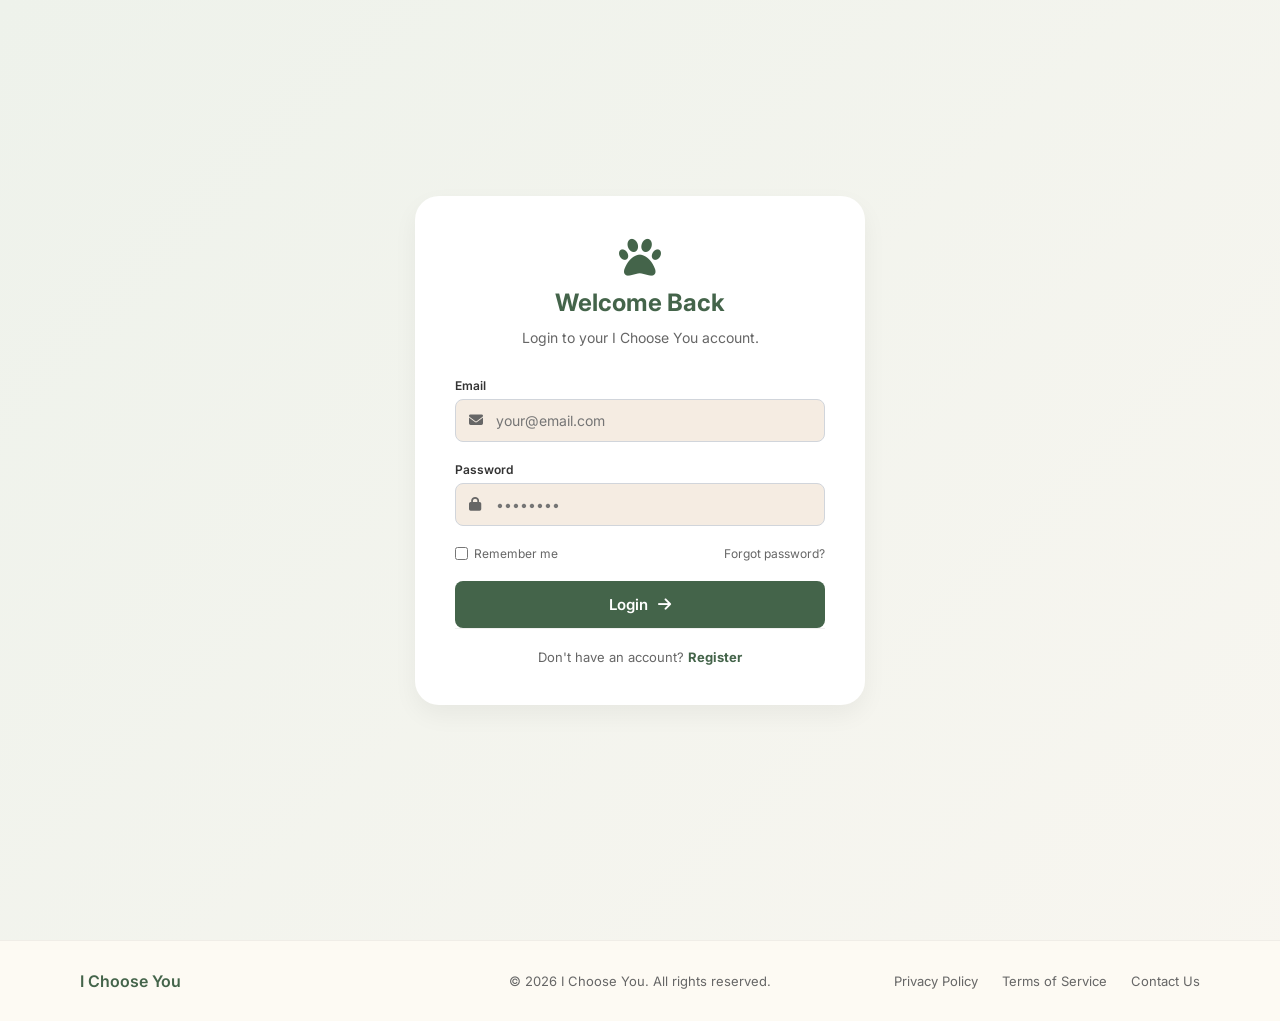
==== index.html @ cb1a3c9a "second deploy try" ====
<!DOCTYPE html>
<html lang="en">
<head>
    <meta charset="UTF-8">
    <meta name="viewport" content="width=device-width, initial-scale=1.0">
    <title>Login | I Choose You</title>
    <link rel="stylesheet" href="style.css">
    <link rel="stylesheet" href="https://cdnjs.cloudflare.com/ajax/libs/font-awesome/6.4.0/css/all.min.css">
    <link href="https://fonts.googleapis.com/css2?family=Inter:wght@400;500;600;700&display=swap" rel="stylesheet">
</head>
<body>

    <div class="page-background">
        <div class="auth-card">
            
            <div class="header">
                <i class="fa-solid fa-paw paw-logo"></i>
                <h1>Welcome Back</h1>
                <p>Login to your I Choose You account.</p>
            </div>

            <form id="loginForm" novalidate>
                <div class="input-group">
                    <label for="email">Email</label>
                    <div class="input-wrapper">
                        <i class="fa-solid fa-envelope icon"></i>
                        <input type="email" id="email" placeholder="your@email.com">
                    </div>
                    <small class="error-message"></small>
                </div>

                <div class="input-group">
                    <label for="password">Password</label>
                    <div class="input-wrapper">
                        <i class="fa-solid fa-lock icon"></i>
                        <input type="password" id="password" placeholder="••••••••">
                    </div>
                    <small class="error-message"></small>
                </div>

                <div class="options-row">
                    <label class="remember-me">
                        <input type="checkbox" id="rememberMe">
                        <span>Remember me</span>
                    </label>
                    <a href="#" class="forgot-password">Forgot password?</a>
                </div>

                <button type="submit" class="auth-btn">
                    Login <i class="fa-solid fa-arrow-right"></i>
                </button>
            </form>

            <div class="footer">
                <p>Don't have an account? <a href="register.html">Register</a></p>
            </div>

        </div>
    </div>
    <footer class="site-footer">
        <div class="footer-content">
            <div class="footer-brand">I Choose You</div>
            
            <div class="footer-copyright">
                &copy; 2026 I Choose You. All rights reserved.
            </div>
            
            <div class="footer-links">
                <a href="#">Privacy Policy</a>
                <a href="#">Terms of Service</a>
                <a href="#">Contact Us</a>
            </div>
        </div>
    </footer>
    <script src="js/login.js"></script>
</body>
</html>
---- style.css ----
:root {
    --primary-green: #44644a;
    --light-green: #89a88d;
    --bg-gradient-start: #eef2eb;
    --bg-gradient-end: #f8f6f0;
    --input-bg: #f5ece2;
    --text-dark: #333333;
    --text-muted: #666666;
    --border-color: #d1d5db;
    --card-bg: #ffffff;
    --nav-bg: #fdfaf3;
    --main-bg: #fefdf9;
    --card-pink-bg: #ffd6d6;
    --card-pink-shape: #e6bebe;
    --badge-pink-bg: #d9a3a3;
    --card-green-bg: #bfe6c7;
    --card-green-shape: #9dc7a7;
    --badge-green-bg: #82a88b;
    --card-yellow-bg: #fff1cc;
    --card-yellow-shape: #e6d3a8;
    --badge-yellow-bg: #cfb986;
}

* {
    margin: 0;
    padding: 0;
    box-sizing: border-box;
    font-family: 'Inter', sans-serif;
}

body {
    background: linear-gradient(135deg, var(--bg-gradient-start), var(--bg-gradient-end));
    min-height: 100vh;
    display: flex;
    flex-direction: column;
}

.page-background {
    display: flex;
    justify-content: center;
    align-items: center;
    min-height: 100vh;
}

.auth-card {
    background: var(--card-bg);
    width: 450px;
    padding: 40px;
    border-radius: 24px;
    box-shadow: 0 10px 25px rgba(0, 0, 0, 0.05);
}

.header { 
    text-align: center; 
    margin-bottom: 30px; 
}

.paw-logo {
    color: var(--primary-green);
    font-size: 42px;
    margin-bottom: 10px;
}

.header h1 { 
    color: var(--primary-green); 
    font-size: 24px; 
    margin-bottom: 10px; 
}

.header p { 
    color: var(--text-muted); 
    font-size: 14px; 
    line-height: 1.5; 
}

.input-group { 
    margin-bottom: 20px; 
}

.input-group label {
    display: block; 
    font-size: 12px; 
    font-weight: 600;
    color: var(--text-dark); 
    margin-bottom: 6px;
}

.input-wrapper { 
    position: relative; 
}

.input-wrapper .icon {
    position: absolute; 
    left: 14px; 
    top: 50%;
    transform: translateY(-50%); 
    color: var(--text-muted); 
    font-size: 14px;
}

.input-wrapper input {
    width: 100%; 
    padding: 12px 12px 12px 40px;
    border: 1px solid var(--border-color); 
    border-radius: 8px;
    background-color: var(--input-bg);
    font-size: 14px; 
    outline: none; 
    transition: border-color 0.3s, background-color 0.3s;
}

.input-wrapper input:focus { 
    border-color: var(--primary-green); 
    background-color: #ffffff;
}

.input-wrapper input.input-error {
    border-color: #d9534f;
    background-color: #fdf5f5;
}

.error-message {
    display: none;
    color: #d9534f;
    font-size: 11px;
    margin-top: 5px;
    font-weight: 500;
}

.options-row {
    display: flex;
    justify-content: space-between;
    align-items: center;
    margin-bottom: 20px;
    font-size: 12px;
}

.remember-me {
    display: flex;
    align-items: center;
    gap: 6px;
    color: var(--text-muted);
    cursor: pointer;
}

.remember-me input[type="checkbox"] {
    accent-color: var(--primary-green);
    cursor: pointer;
}

.forgot-password {
    color: var(--text-muted);
    text-decoration: none;
}

.forgot-password:hover {
    color: var(--primary-green);
    text-decoration: underline;
}

.auth-btn {
    width: 100%; 
    background-color: var(--primary-green); 
    color: white;
    border: none; 
    padding: 14px; 
    border-radius: 8px;
    font-size: 15px; 
    font-weight: 600; 
    cursor: pointer;
    display: flex; 
    justify-content: center; 
    align-items: center; 
    gap: 10px;
    transition: background-color 0.3s; 
}

.auth-btn:hover { 
    background-color: #354e39; 
}

.footer { 
    text-align: center; 
    margin-top: auto; 
    padding-top: 20px; 
    border-top: 1px solid #f0f0f0; 
}

.footer p { 
    font-size: 13px; 
    color: var(--text-muted); 
}

.footer a { 
    color: var(--primary-green); 
    font-weight: 700; 
    text-decoration: none; 
}

.footer a:hover { 
    text-decoration: underline; 
}

.dashboard-layout {
    display: flex;
    flex-direction: column;
    min-height: 100vh;
    background-color: #fefdf9;
    background-image: 
        radial-gradient(at 0% 0%, #d1ecd6 0px, transparent 55%),
        radial-gradient(at 100% 0%, #fde199 0px, transparent 50%),
        radial-gradient(at 100% 100%, #fbcad4 0px, transparent 55%);
    background-attachment: fixed;
}

/* NAVIGATION */
.top-nav {
    display: flex;
    justify-content: space-between;
    align-items: center;
    padding: 20px 60px;
    background: var(--nav-bg);
    box-shadow: 0 4px 15px rgba(0,0,0,0.03);
    position: relative; 
}

.nav-logo {
    display: flex;
    align-items: center;
    gap: 10px;
    font-size: 22px;
    font-weight: 700;
    color: var(--primary-green);
}

.logout-mobile {
    display: none;
}

.nav-toggle {
    display: none;
    background: none;
    border: none;
    font-size: 24px;
    color: var(--text-dark);
    cursor: pointer;
}

.nav-links {
    display: flex;
    list-style: none;
    gap: 40px;
}

.nav-links a {
    text-decoration: none;
    color: var(--text-dark);
    font-weight: 500;
    font-size: 14px;
    position: relative;
    padding-bottom: 5px;
}

.nav-links a:hover {
    font-weight: 600;
}

.nav-links a.active {
    color: var(--primary-green);
    font-weight: 600;
}

.nav-links a.active::after {
    content: '';
    position: absolute;
    bottom: 0;
    left: 0;
    width: 100%;
    height: 2px;
    background-color: var(--primary-green);
    cursor: pointer;
}

.nav-logout a {
    text-decoration: none;
    color: var(--text-dark);
    font-weight: 600;
    font-size: 14px;
    display: flex;
    align-items: center;
    gap: 8px;
}

.main-content {
    flex: 1;
    width: 100%;
    padding: clamp(10px, 6vw, 60px);
    max-width: 1000px;
    margin: 0 auto;
    min-height: 100vh;
}

/* HOME */
.welcome-section {
    margin-bottom: 40px;
}

.welcome-section h1 {
    color: var(--primary-green);
    font-size: 32px;
    margin-bottom: 10px;
}

.welcome-section p {
    color: var(--text-muted);
    font-size: 16px;
    margin-bottom: 30px;
}

.add-pet-btn {
    background: var(--primary-green);
    color: white;
    border: none;
    padding: 12px 24px;
    border-radius: 30px;
    font-size: 14px;
    font-weight: 600;
    cursor: pointer;
    display: inline-flex;
    align-items: center;
    gap: 8px;
    transition: 0.3s;
}

.add-pet-btn:hover {
    background: #354e39;
}

.pet-grid {
    display: flex;
    flex-wrap: wrap;
    gap: 30px;
}

.pet-card {
    border-radius: 20px;
    display: flex;
    flex-direction: column;
    max-width: 272px;
    padding: clamp(15px, 7vw, 25px);
    position: relative;
    overflow: hidden;
    cursor: pointer;
    color: var(--text-dark);
    box-shadow: 0 8px 20px rgba(0,0,0,0.04);
    transition: transform 0.2s ease;
}

.pet-card:hover {
    transform: translateY(-5px);
}

.card-shape {
    position: absolute;
    top: -30px;
    right: -30px;
    width: 180px;
    height: 180px;
    border-radius: 50%;
}

.card-pink { background: var(--card-pink-bg); }
.card-pink .card-shape { background: var(--card-pink-shape); }
.badge-pink { background: var(--badge-pink-bg); color: #fff; }

.card-green { background: var(--card-green-bg); }
.card-green .card-shape { background: var(--card-green-shape); }
.badge-green { background: var(--badge-green-bg); color: #fff; }

.card-yellow { background: var(--card-yellow-bg); }
.card-yellow .card-shape { background: var(--card-yellow-shape); }
.badge-yellow { background: var(--badge-yellow-bg); color: #fff; }

.card-header {
    display: flex;
    align-items: flex-start;
    margin-bottom: 30px;
    position: relative;
    z-index: 2;
}

.pet-icon-wrapper {
    width: 50px;
    height: 50px;
    background: rgba(255,255,255,0.7);
    border-radius: 12px;
    display: flex;
    justify-content: center;
    align-items: center;
    font-size: 24px;
    color: var(--primary-green);
    margin-right: 15px;
}

.pet-info h2 {
    font-size: 20px;
    margin-bottom: 5px;
    color: var(--primary-green);
}

.pet-breed {
    font-size: 11px;
    padding: 4px 10px;
    border-radius: 12px;
    font-weight: 500;
    white-space: nowrap; 
    width: fit-content;
}

.menu-btn {
    background: rgba(255,255,255,0.7);
    border: none;
    width: 32px;
    height: 32px;
    border-radius: 50%;
    margin-left: auto;
    cursor: pointer;
    color: var(--primary-green);
    display: flex;
    justify-content: center;
    align-items: center;
}

.card-stats {
    display: flex;
    gap: 15px;
    position: relative;
    z-index: 2;
}

.stat-box {
    flex: 1;
    background: rgba(255,255,255,0.6);
    padding: 12px 15px;
    border-radius: 20px;
    display: flex;
    flex-direction: column;
    gap: 5px;
}

.stat-label {
    font-size: 11px;
    color: var(--text-muted);
}

.stat-value {
    font-size: 13px;
    font-weight: 600;
    color: var(--text-dark);
}

.back-nav {
    margin-bottom: 30px;
}

.back-btn {
    background: #fdf5ce;
    border: none;
    padding: 8px 16px;
    border-radius: 20px;
    font-size: 12px;
    font-weight: 600;
    color: var(--text-dark);
    cursor: pointer;
    display: flex;
    align-items: center;
    gap: 8px;
    transition: background 0.2s;
}

.back-btn:hover {
    background: #fceea4;
}

.pet-profile-header {
    display: flex;
    align-items: center;
    gap: 25px;
    margin-bottom: 30px;
}

.pet-profile-img {
    width: 120px;
    height: 120px;
    border-radius: 24px;
    overflow: hidden;
    background: #d8c4ae;
    display: flex;
    justify-content: center;
    align-items: center;
    box-shadow: 0 10px 20px rgba(0,0,0,0.05);
}

.pet-profile-img img {
    width: 100%;
    height: 100%;
    object-fit: cover;
}

.pet-profile-info {
    display: flex;
    flex-direction: column;
    align-items: flex-start;
    gap: 10px;
}

.pet-profile-info h1 {
    font-size: 42px;
    color: #1a1a1a;
    font-weight: 700;
}

.pet-type-badge {
    background: #c38b93;
    color: white;
    padding: 6px 16px;
    border-radius: 20px;
    font-size: 14px;
    font-weight: 500;
    display: flex;
    align-items: center;
    gap: 8px;
}

.divider {
    height: 1px;
    background: #c6d0c8;
    margin-bottom: 40px;
}

.action-grid {
    display: grid;
    grid-template-columns: repeat(3, 1fr);
    gap: 20px;
}

.action-card {
    background: #fcfbfa;
    border: 1px solid #eaeaea;
    border-radius: 16px;
    padding: 35px 20px;
    display: flex;
    flex-direction: column;
    align-items: center;
    justify-content: center;
    text-align: center;
    cursor: pointer;
    transition: all 0.2s ease;
    box-shadow: 0 4px 10px rgba(0,0,0,0.02);
}

.action-card:hover {
    background: #ffffff;
    transform: translateY(-3px);
    box-shadow: 0 8px 15px rgba(0,0,0,0.05);
}

.action-icon {
    font-size: 24px;
    color: var(--text-dark);
    margin-top: 15px;
    margin-bottom: 12px;
    background: #f0f0f0;
    width: 50px;
    height: 50px;
    /* buat atur center atau ganya, pake ini aja */
    padding: 12px 0px;
    border-radius: 50%;
    display: inline-block;
    text-align: center;
    line-height: 50px; 
}

.action-card p {
    font-size: 15px;
    font-weight: 500;
    color: var(--text-dark);
}

.action-card small {
    font-size: 11px;
    color: var(--text-muted);
    margin-top: 5px;
}

.delete-card {
    background: #fff5f5;
    border-color: #ffe0e0;
}

.delete-card .action-icon {
    color: #d9534f;
    background: #ffebeb;
}

.delete-card p {
    color: #d9534f;
}

.delete-card:hover {
    background: #ffebeb;
}

.calendar-page {
    width: min(1120px, calc(100% - 48px));
    display: grid;
    grid-template-columns: 1fr 300px;
    gap: 62px;
    margin: 0 auto;
    padding: 62px 0 70px;
}

.month-banner {
    display: grid;
    grid-template-columns: auto auto auto 1fr auto;
    align-items: center;
    gap: 18px;
    min-height: 138px;
    padding: 26px;
    background: #c7f1cd;
    border-radius: 14px;
}

.month-title h1 {
    color: var(--primary-green);
    font-size: clamp(22px, 5vw, 34px);
    line-height: 1.05;
}

.month-arrow {
    border: none;
    color: var(--primary-green);
    background: transparent;
    cursor: pointer;
}

.month-banner p {
    color: var(--primary-green);
    font-size: 13px;
    line-height: 1.4;
}

.calendar-card,
.care-card {
    background: #ffffff;
    border-radius: 18px;
    box-shadow: 0 14px 24px rgba(82, 93, 75, 0.16);
}

.calendar-card {
    margin-top: 18px;
    padding: 24px;
}

.weekday-row,
.date-grid {
    display: grid;
    grid-template-columns: repeat(7, 1fr);
    gap: 10px;
}

.weekday-row {
    margin-bottom: 10px;
    color: var(--text-muted);
    font-size: 11px;
    font-weight: 700;
    text-align: center;
}

.date-box {
    min-height: 82px;
    position: relative;
    padding: 12px;
    border: 1px solid #eadfc8;
    border-radius: 12px;
    color: var(--primary-green);
    background: #fff4dc;
    font-size: 12px;
    font-weight: 700;
    text-align: left;
}

.date-box.muted {
    opacity: 0.5;
}

.date-box.highlight {
    background: #ffe8e9;
    border-color: #ffcacc;
}

.date-box.green-event {
    background: #dff5e2;
    border-color: #bde5c2;
}

.date-box.pink-event {
    background: #ffe1e6;
    border-color: #ffc7d1;
}

.date-box.yellow-event {
    background: #fff3cb;
    border-color: #f0dfa4;
}

.streak-pill .fa-fire {
    color: #fffbcc;
    font-size: 20px;
}

.date-box i {
    position: absolute;
    right: 12px;
    bottom: 12px;
    color: var(--primary-green);
    font-size: 15px;
}

.care-card {
    min-height: 610px;
    padding: 28px 24px;
}

.care-card h2 {
    display: flex;
    align-items: center;
    gap: 8px;
    color: var(--primary-green);
    font-size: 20px;
    padding-bottom: 12px;
    border-bottom: 2px solid var(--primary-green);
}

.care-list {
    display: grid;
    gap: 16px;
    margin: 22px 0;
}

.care-item {
    display: flex;
    align-items: center;
    gap: 14px;
    min-height: 74px;
    padding: 14px;
    background: #fff8e9;
    border: 1px solid #efe3ca;
    border-radius: 14px;
}

.care-icon {
    width: 38px;
    height: 38px;
    display: grid;
    place-items: center;
    flex: 0 0 auto;
    border-radius: 50%;
}

.care-icon.green {
    color: var(--primary-green);
    background: #c6e6cb;
}

.care-icon.pink {
    color: #c94c58;
    background: #ffdfe2;
}

.care-icon.yellow {
    color: #7d7040;
    background: #f5e9bd;
}

.care-icon.other {
    color: #5d5d5d;
    background: #e3e3e3;
}

.reminder-dot {
    width: 10px;
    height: 10px;
    border-radius: 50%;
    background: currentColor;
    display: block;
}

.calendar-dots {
    position: absolute;
    right: 8px;
    bottom: 8px;
    display: flex;
    gap: 4px;
    flex-wrap: wrap;
    max-width: 26px;
}

.calendar-dot {
    width: 8px;
    height: 8px;
    border-radius: 50%;
    display: block;
}

.calendar-dot.vaccine {
    background: #5e8c61;
}

.calendar-dot.feeding {
    background: #d5a83f;
}

.calendar-dot.grooming {
    background: #c27a92;
}

.calendar-dot.other {
    background: #6f6f6f;
}

.care-item h3 {
    color: var(--text-dark);
    font-size: 13px;
    margin-bottom: 4px;
}

.care-item p {
    color: var(--text-muted);
    font-size: 11px;
    font-weight: 600;
}

.add-event-btn {
    width: 100%;
    min-height: 44px;
    border: none;
    border-radius: 999px;
    color: #ffffff;
    background: var(--primary-green);
    font-size: 13px;
    font-weight: 700;
    cursor: pointer;
}

.add-event-btn:hover {
    background-color: rgb(39, 88, 57);
}

/* Tablet: stack the two columns */
@media (max-width: 900px) {
    .calendar-page {
        grid-template-columns: 1fr;
        gap: 24px;
        padding: 42px 0 50px;
    }
    .care-card {
        min-height: auto;
    }
}

/* Large phones */
@media (max-width: 720px) {
    .calendar-page {
        width: min(100% - 32px, 1120px);
        padding-top: 32px;
    }
    .month-banner {
        grid-template-columns: auto 1fr auto;
        padding: 18px;
        gap: 12px;
        min-height: auto;
    }
    .month-banner p,
    .streak-pill {
        grid-column: 1 / -1;
    }
    .calendar-card {
        padding: 16px;
    }
    .date-box {
        min-height: 58px;
        padding: 8px;
    }
}

/* Small phones */
@media (max-width: 480px) {
    .calendar-page {
        width: min(100% - 24px, 1120px);
        padding-top: 24px;
        gap: 18px;
    }
    .weekday-row,
    .date-grid {
        gap: 6px;
    }
    .date-box {
        min-height: 42px;
        padding: 5px;
        font-size: 10px;
        border-radius: 8px;
    }
    .date-box i {
        right: 6px;
        bottom: 6px;
        font-size: 12px;
    }
    .calendar-dots {
        right: 4px;
        bottom: 4px;
        max-width: 18px;
    }
    .calendar-dot {
        width: 6px;
        height: 6px;
    }
    .care-card {
        padding: 18px 14px;
    }
    .care-item {
        gap: 10px;
        padding: 10px;
        min-height: auto;
    }
    .care-icon {
        width: 32px;
        height: 32px;
    }
    .add-event-btn {
        min-height: 40px;
        font-size: 12px;
    }
}

.task-list .date {
    font-size: 12px;
    color: var(--text-muted);
    background: #f0f0f0;
    padding: 4px 8px;
    border-radius: 12px;
}

.faq-page {
    width: min(760px, calc(100% - 32px));
    margin: 0 auto;
    padding: 62px 0;
    flex:1;
}

.faq-intro {
    text-align: center;
}

.faq-intro h1 {
    color: var(--primary-green);
    font-size: 34px;
    margin-bottom: 12px;
}

.faq-intro p {
    color: var(--text-muted);
    font-size: 14px;
}

.faq-search {
    width: min(430px, 100%);
    height: 48px;
    display: flex;
    align-items: center;
    gap: 12px;
    margin: 34px auto 0;
    padding: 0 18px;
    background: #fffdf7;
    border: 1px solid #ded8c7;
    border-radius: 12px;
}

.faq-search i {
    color: #9b9b8d;
    font-size: 13px;
}

.faq-search input {
    width: 100%;
    border: none;
    outline: none;
    background: transparent;
    color: var(--text-dark);
    font-size: 12px;
}

.faq-categories {
    display: flex;
    justify-content: center;
    flex-wrap: wrap;
    gap: 14px;
    margin-top: 62px;
}

.category-btn {
    min-width: 68px;
    height: 32px;
    border: 1px solid #c9c3ad;
    border-radius: 999px;
    background: #fffdf7;
    color: var(--text-dark);
    font-size: 12px;
    font-weight: 600;
    cursor: pointer;
}

.category-btn.active {
    background: var(--primary-green);
    border-color: var(--primary-green);
    color: #ffffff;
}

.faq-list {
    display: grid;
    gap: 20px;
    margin-top: 64px;
}

.faq-item {
    overflow: hidden;
    background: #fffdf6;
    border-radius: 16px;
    box-shadow: 0 12px 24px rgba(74, 86, 72, 0.12);
    padding: 10px;
}

.faq-question {
    width: 100%;
    min-height: 60px;
    display: flex;
    justify-content: space-between;
    align-items: center;
    gap: 16px;
    padding: 0 26px;
    border: none;
    background: transparent;
    color: var(--text-dark);
    font-size: 16px;
    font-weight: 700;
    text-align: left;
    cursor: pointer;
}

.faq-question i {
    font-size: 12px;
    transition: transform 0.2s;
}

.faq-answer {
    display: none;
    color: var(--text-muted);
    font-size: 14px;
    line-height: 1.5;
    padding: 0 26px 22px;
}

.faq-item.open .faq-answer {
    display: block;
}

.faq-item.open .faq-question i {
    transform: rotate(180deg);
}

@media (max-width: 720px) {
    .faq-navbar {
        height: auto;
        grid-template-columns: 1fr;
        gap: 16px;
        justify-items: center;
        padding: 18px 20px;
    }
    .faq-logout {
        justify-self: center;
    }
    .faq-nav-links {
        gap: 20px;
    }
    .faq-page {
        padding-top: 44px;
    }
    .faq-intro h1 {
        font-size: 28px;
    }
    .faq-categories,
    .faq-list {
        margin-top: 42px;
    }
}

.modal-overlay {
    display: none; 
    position: fixed;
    top: 0;
    left: 0;
    width: 100%;
    height: 100%;
    background: rgba(0, 0, 0, 0.4);
    z-index: 1000;
    justify-content: center;
    align-items: center;
    backdrop-filter: blur(4px);
}

.modal-content {
    background: var(--main-bg);
    width: 100%;
    max-width: 500px;
    border-radius: 24px;
    padding: 35px 40px;
    box-shadow: 0 20px 40px rgba(0, 0, 0, 0.15);
    position: relative;
    max-height: 90%;
    overflow-y: auto;
}

.modal-header {
    display: flex;
    justify-content: space-between;
    align-items: flex-start;
    margin-bottom: 20px;
}

.modal-header-centered {
    display: flex;
    flex-direction: column;
    align-items: center;
    text-align: center;
    margin-bottom: 25px;
    position: relative;
}

.modal-icon {
    background: var(--light-green);
    color: var(--primary-green);
    width: 45px;
    height: 45px;
    border-radius: 50%;
    display: flex;
    justify-content: center;
    align-items: center;
    font-size: 20px;
}

.close-modal-btn {
    background: transparent;
    border: none;
    font-size: 20px;
    color: var(--text-muted);
    cursor: pointer;
    transition: color 0.2s;
}

.close-modal-btn:hover {
    color: var(--text-dark);
}

.modal-body h2 {
    color: var(--primary-green);
    font-size: 26px;
    margin-bottom: 8px;
}

.modal-subtitle {
    color: var(--text-muted);
    font-size: 14px;
    margin-bottom: 30px;
}

.modal-footer {
    display: flex;
    justify-content: flex-end;
    gap: 15px;
    margin-top: 40px;
    align-items: center;
}

.form-row {
    display: flex;
    gap: 20px;
}

.form-row .input-group {
    flex: 1;
}

.modal-footer {
    display: flex;
    justify-content: flex-end;
    gap: 15px;
    margin-top: 40px;
    align-items: center;
}

.btn-cancel {
    background: transparent;
    border: 2px solid #8e6c71;
    color: #8e6c71;
    padding: 12px 24px;
    border-radius: 25px;
    font-size: 14px;
    font-weight: 700;
    cursor: pointer;
    transition: all 0.2s ease;
}

.btn-cancel:hover {
    background: #fff5f6;
}

.btn-save {
    background: var(--primary-green);
    color: white;
    border: none;
    padding: 12px 28px;
    border-radius: 25px;
    font-size: 14px;
    font-weight: 600;
    cursor: pointer;
    transition: background 0.2s ease;
}

.btn-save:hover {
    background: #354e39;
}

.btn-full-width {
    width: 100%;
    padding: 15px;
    font-size: 15px;
    margin-top: 20px;
}

.animal-type-selector {
    display: flex;
    gap: 12px;
    flex-wrap: wrap;
    margin-top: 5px;
}

.animal-type-selector label {
    cursor: pointer;
    display: inline-block;
    margin-bottom: 0;
}

.animal-type-selector input[type="radio"] {
    display: none;
}

.animal-type-selector span {
    display: inline-block;
    padding: 10px 20px;
    border: 1px solid var(--border-color);
    border-radius: 25px;
    font-size: 14px;
    font-weight: 500;
    color: var(--text-dark);
    transition: all 0.2s ease;
    background: #ffffff;
}

.animal-type-selector input[type="radio"]:checked + span {
    border-color: var(--primary-green);
    color: var(--primary-green);
    background: var(--bg-gradient-start);
    box-shadow: 0 0 0 1px var(--primary-green);
}

.vaccine-modal-content {
    width: 600px;
}

.info-box {
    background: #f4f5f0;
    border-radius: 16px;
    padding: 20px;
    display: flex;
    gap: 15px;
    margin-bottom: 30px;
}

.info-icon {
    background: var(--primary-green);
    color: white;
    width: 24px;
    height: 24px;
    border-radius: 50%;
    display: flex;
    justify-content: center;
    align-items: center;
    font-size: 12px;
    flex-shrink: 0;
    margin-top: 2px;
}

.info-text h3 {
    font-size: 14px;
    color: var(--text-dark);
    margin-bottom: 8px;
}

.info-text p {
    font-size: 13px;
    color: var(--text-muted);
    line-height: 1.6;
}

.schedule-section {
    margin-bottom: 25px;
}

.schedule-section h3 {
    font-size: 18px;
    color: var(--text-dark);
    margin-bottom: 15px;
    font-weight: 600;
}

.schedule-item {
    border: 1px solid var(--border-color);
    border-radius: 100px;
    padding: 15px 25px;
    display: flex;
    justify-content: space-between;
    align-items: center;
    margin-bottom: 15px;
    background: #fffdf7;
}

.schedule-left {
    display: flex;
    align-items: center;
    gap: 15px;
}

.dot {
    width: 8px;
    height: 8px;
    background: var(--primary-green);
    border-radius: 50%;
}

.schedule-item-info h4 {
    font-size: 14px;
    color: var(--text-dark);
    margin-bottom: 4px;
}

.schedule-item-info p {
    font-size: 12px;
    color: var(--text-muted);
}

.schedule-right {
    display: flex;
    align-items: center;
    gap: 20px;
    text-align: right;
}

.schedule-date p:first-child {
    font-size: 11px;
    color: var(--text-muted);
    margin-bottom: 4px;
}

.schedule-date p:last-child {
    font-size: 14px;
    color: var(--text-dark);
    font-weight: 500;
}

.status-badge {
    padding: 8px 16px;
    border-radius: 20px;
    font-size: 12px;
    font-weight: 600;
    display: flex;
    align-items: center;
    gap: 6px;
}

.badge-good {
    background: #d4ebd9;
    color: var(--primary-green);
}

.badge-warn {
    background: #e6e0d3;
    color: #8c7e61;
}

.badge-outline {
    background: transparent;
    border: 1px solid var(--primary-green);
    color: var(--text-dark);
    font-weight: 500;
}

.btn-text {
    background: transparent;
    border: none;
    color: #8e6c71;
    font-weight: 600;
    font-size: 14px;
    cursor: pointer;
    transition: color 0.2s ease;
}

.btn-text:hover {
    color: #5c4347;
}

.feeding-modal-content {
    width: 450px;
}

.badge-pink-light {
    background: #f7e6e6;
}

.bg-green-light {
    background: #e9f0e8;
}

.bg-yellow-light {
    background: #fdf6e6;
}

.feeding-card {
    display: flex;
    justify-content: space-between;
    align-items: center;
    padding: 18px 25px;
    border-radius: 100px;
    margin-bottom: 15px;
}

.feeding-card-left {
    display: flex;
    align-items: center;
    gap: 15px;
}

.feeding-icon {
    width: 40px;
    height: 40px;
    border-radius: 50%;
    display: flex;
    justify-content: center;
    align-items: center;
    font-size: 16px;
}

.icon-sun {
    background: #9ab49d;
    color: #354e39;
}

.icon-moon {
    background: #eae3cd;
    color: #5a523d;
}

.feeding-info h4 {
    font-size: 16px;
    color: var(--text-dark);
    margin-bottom: 4px;
}

.feeding-info p {
    font-size: 12px;
    color: var(--text-muted);
    display: flex;
    align-items: center;
    gap: 6px;
}

.feeding-card-right {
    display: flex;
    flex-direction: column;
    align-items: flex-end;
    color: var(--primary-green);
    font-weight: 700;
    gap: 4px;
}

.feeding-card-right i {
    font-size: 16px;
}

.feeding-card-right span {
    font-size: 12px;
}

.tips-box {
    background: #f4f5f0;
    border: 1px solid #eaeaea;
    border-radius: 20px;
    padding: 22px 25px;
    margin-top: 25px;
}

.tips-title {
    color: #8e6c71;
    font-size: 15px;
    display: flex;
    align-items: center;
    gap: 8px;
    margin-bottom: 15px;
}

.tips-list {
    list-style: none;
}

.tips-list li {
    display: flex;
    align-items: flex-start;
    gap: 10px;
    font-size: 13px;
    color: var(--text-muted);
    margin-bottom: 12px;
    line-height: 1.5;
}

.tips-list li:last-child {
    margin-bottom: 0;
}

.tips-list li i {
    color: var(--primary-green);
    margin-top: 3px;
    font-size: 14px;
}

.tips-list li strong {
    color: var(--text-dark);
}

.grooming-modal-content {
    width: 480px; 
}

.modal-header-flex {
    display: flex;
    justify-content: space-between;
    align-items: center;
    margin-bottom: 20px;
}

.grooming-title {
    color: var(--primary-green);
    font-size: 26px;
    margin-bottom: 8px;
}

.grooming-list {
    display: flex;
    flex-direction: column;
    gap: 12px;
    margin-bottom: 25px;
}

.grooming-item {
    background: #f4f5f0;
    border-radius: 16px;
    padding: 18px 20px;
    display: flex;
    gap: 18px;
}

.grooming-icon {
    width: 45px;
    height: 45px;
    border-radius: 50%;
    display: flex;
    justify-content: center;
    align-items: center;
    font-size: 18px;
    flex-shrink: 0;
}

.icon-bg-green {
    background: #9ab49d;
    color: #2b3d2d;
}

.icon-bg-beige {
    background: #eae3cd;
    color: #5a523d;
}

.icon-bg-pink {
    background: #f7e6e6;
    color: #9c5c64;
}

.icon-bg-grey {
    background: #e2e4e0;
    color: #4a4a4a;
}

.grooming-info h4 {
    font-size: 16px;
    color: var(--text-dark);
    margin-bottom: 4px;
}

.grooming-info .frequency {
    font-size: 13px;
    color: var(--text-dark);
    margin-bottom: 8px;
    font-weight: 500;
}

.grooming-info .desc {
    font-size: 12px;
    color: var(--text-muted);
    line-height: 1.5;
}

.modal-footer-full {
    width: 100%;
    margin-top: 10px;
}

.edit-modal-content {
    width: 450px;
    padding: 0; 
}

.edit-modal-header {
    display: flex;
    justify-content: space-between;
    align-items: center;
    padding: 25px 35px;
    border-bottom: 1px solid #eaeaea;
}

.edit-modal-header h2 {
    color: var(--primary-green);
    font-size: 22px;
    font-weight: 600;
}

.edit-modal-body {
    padding: 30px 35px;
}

.photo-upload-section {
    display: flex;
    flex-direction: column;
    align-items: center;
    margin-bottom: 25px;
}

.photo-preview {
    width: 110px;
    height: 110px;
    background: #8e8b8a; 
    border-radius: 24px;
    display: flex;
    justify-content: center;
    align-items: center;
    overflow: hidden;
    cursor: pointer;
    margin-bottom: 12px;
    box-shadow: 0 4px 12px rgba(0,0,0,0.05);
    transition: transform 0.2s ease;
}

.photo-preview:hover {
    transform: scale(1.02);
}

.photo-preview img {
    width: 100%;
    height: 100%;
    object-fit: cover;
}

.photo-hint {
    font-size: 13px;
    color: var(--text-muted);
    font-weight: 500;
}

.form-row {
    display: grid;
    grid-template-columns: 1fr 1fr;
    gap: 15px;
}

.custom-select {
    width: 100%;
    padding: 12px 12px 12px 15px;
    border: 1px solid var(--border-color);
    border-radius: 8px;
    background-color: var(--input-bg);
    font-size: 14px;
    outline: none;
    color: var(--text-dark);
    cursor: pointer;
    transition: border-color 0.3s, background-color 0.3s;
}

.custom-select:focus {
    border-color: var(--primary-green);
    background-color: #ffffff;
}

.edit-modal-footer {
    display: flex;
    justify-content: right;
    gap: 15px;
    padding: 25px 35px;
    border-top: 1px solid #eaeaea;
    background-color: #ffffff;
    border-bottom-left-radius: 24px;
    border-bottom-right-radius: 24px;
}

.tut-modal-content {
    background: var(--main-bg);
    width: min(820px, calc(100vw - 40px));
    border-radius: 24px;
    padding: 36px 40px 28px;
    box-shadow: 0 20px 50px rgba(0,0,0,0.18);
    position: relative;
    display: flex;
    flex-direction: column;
    gap: 28px;
}

.tut-close-btn {
    position: absolute;
    top: 18px;
    right: 22px;
    background: transparent;
    border: none;
    font-size: 18px;
    color: var(--text-muted);
    cursor: pointer;
    transition: color 0.2s;
}

.tut-close-btn:hover { 
    color: var(--text-dark); 
}

.tut-body {
    display: flex;
    gap: 32px;
    align-items: stretch;
}

.tut-left {
    flex: 0 0 300px;
    background: #e8e4db;
    border-radius: 16px;
    padding: 24px 18px;
    display: flex;
    flex-direction: column;
    gap: 12px;
}

.tut-preview-avatar {
    width: 44px;
    height: 44px;
    border-radius: 50%;
    background: var(--light-green);
    margin-bottom: 4px;
}

.tut-preview-row {
    display: flex;
    align-items: center;
    gap: 10px;
    padding: 12px 14px;
    border-radius: 12px;
    font-size: 14px;
    font-weight: 500;
}

.tut-row-active {
    background: var(--primary-green);
    color: #fff;
}

.tut-row-active i { 
    color: #fff; 
}

.tut-row-outline {
    background: transparent;
    border: 1.5px solid #c9c3b5;
    color: var(--text-muted);
}

.tut-row-outline i { 
    color: var(--text-muted); 
}

.tut-row-arrow { 
    margin-left: auto; 
    font-size: 11px; 
}

.tut-preview-spacer {
    flex: 1;
    background: #dedad1;
    border-radius: 10px;
    min-height: 80px;
}

.tut-right {
    flex: 1;
    display: flex;
    flex-direction: column;
    justify-content: center;
    padding: 8px 0;
}

.tut-step-label {
    font-size: 11px;
    font-weight: 700;
    letter-spacing: 0.1em;
    color: #8e6c71;
    margin-bottom: 12px;
}

.tut-title {
    font-size: 28px;
    font-weight: 700;
    color: var(--text-dark);
    line-height: 1.25;
    margin-bottom: 18px;
}

.tut-desc {
    font-size: 14px;
    color: var(--text-muted);
    line-height: 1.7;
}

.tut-footer {
    display: flex;
    align-items: center;
    justify-content: space-between;
}

.tut-dots {
    display: flex;
    gap: 7px;
    align-items: center;
}

.tut-dot {
    width: 8px;
    height: 8px;
    border-radius: 50%;
    background: #d0cdc5;
    transition: background 0.2s;
}

.tut-dot-active {
    width: 24px;
    border-radius: 4px;
    background: var(--primary-green);
}

.tut-btn-ghost {
    background: transparent;
    border: none;
    font-size: 14px;
    font-weight: 500;
    color: var(--text-muted);
    cursor: pointer;
    padding: 10px 4px;
    transition: color 0.2s;
}

.tut-btn-ghost:hover { 
    color: var(--text-dark); 
}

.tut-btn-primary {
    background: var(--primary-green);
    color: #fff;
    border: none;
    border-radius: 25px;
    padding: 12px 32px;
    font-size: 14px;
    font-weight: 600;
    cursor: pointer;
    transition: opacity 0.2s;
}

.tut-btn-primary:hover { 
    opacity: 0.88; 
}

.add-event-modal-content {
    width: 550px;
    padding: 0; 
}

.delete-event-btn {
    background: #ffebeb;
    border: none;
    color: #d9534f;
    width: 32px;
    height: 32px;
    border-radius: 50%;
    display: flex;
    justify-content: center;
    align-items: center;
    cursor: pointer;
    opacity: 0; 
    transition: all 0.2s ease;
    flex-shrink: 0;
}

.care-item:hover .delete-event-btn {
    opacity: 1; 
}

.delete-event-btn:hover {
    background: #d9534f;
    color: white;
}

.delete-all-btn {
    margin-top: 12px;
    background: #d9d9d9;
    color: #5f5f5f;
}

.delete-all-btn:hover {
    background: #d9534f;
    color: white;
}

.tutorial-highlight-logout {
    z-index: 10002 !important;
    box-shadow: 0 0 0 10px rgba(240, 221, 151, 0.72), 0 8px 24px rgba(0, 0, 0, 0.18) !important;
    border-radius: 999px !important;
    padding-left: 10px !important;
    padding-right: 10px !important;
    background: #f0dd97 !important;
    color: #4b4422 !important;
}

@media (max-width: 768px) {
    .delete-event-btn { 
        opacity: 1; 
    }
}

/* ── Toast Notifications ─────────────────────────────────────── */
.toast {
    position: fixed;
    top: 80px;
    right: 32px;
    background: #2d2d2d;
    color: #fff;
    padding: 16px 26px;
    border-radius: 14px;
    font-size: 15px;
    font-weight: 500;
    display: flex;
    align-items: center;
    gap: 12px;
    opacity: 0;
    transform: translateY(-10px);
    transition: opacity 0.3s ease, transform 0.3s ease;
    z-index: 9999;
    white-space: nowrap;
    box-shadow: 0 6px 24px rgba(0,0,0,0.18);
}
.toast.toast-success { background: var(--primary-green); }
.toast.toast-error   { background: #c0392b; }
.toast.show {
    opacity: 1;
    transform: translateY(0);
}

#editPetWeight,
#newPetWeight,
#newPetBreed,
#editPetBreed,
#newPetAge {
    padding-left: 16px;
}

.site-footer {
    width: 100%;
    padding: 30px 60px;
    background: var(--nav-bg);
    border-top: 1px solid rgba(0, 0, 0, 0.05); /* Subtle line to separate from content */
    margin-top: 40px;
}

.footer-content {
    max-width: 1120px;
    margin: 0 auto;
    display: grid;
    grid-template-columns: 1fr auto 1fr;
    align-items: center;
    gap: 20px;
}

.footer-brand {
    justify-self: start;
    color: var(--primary-green);
    font-size: 16px;
    font-weight: 600;
}

.footer-copyright {
    justify-self: center;
    color: var(--text-muted);
    font-size: 13px;
}

.footer-links {
    justify-self: end;
    display: flex;
    gap: 24px;
}

.footer-links a {
    color: var(--text-muted);
    text-decoration: none;
    font-size: 13px;
    transition: color 0.2s ease;
}

.footer-links a:hover {
    color: var(--primary-green);
}

@media (max-width: 768px) {
    .site-footer {
        padding: 30px 20px;
    }
    
    .footer-content {
        grid-template-columns: 1fr;
        gap: 16px;
    }
    
    .footer-brand, 
    .footer-copyright, 
    .footer-links {
        justify-self: center;
        text-align: center;
    }
    
    .footer-links {
        flex-wrap: wrap;
        justify-content: center;
        gap: 16px;
    }
}

/* --- Spotlight Tour Overlay Base --- */
#tutorial-overlay {
    position: fixed;
    top: 0;
    left: 0;
    width: 100vw;
    height: 100vh;
    background-color: rgba(0, 0, 0, 0.6);
    z-index: 9998;
    transition: opacity 0.25s ease;
    display: none;
}

/* --- Clean, Modular Spotlight Tooltip Card --- */
#tutorial-tooltip {
    position: absolute;
    background-color: #ffffff;
    padding: 22px;
    border-radius: 14px;
    box-shadow: 0 12px 32px rgba(0, 0, 0, 0.2);
    z-index: 10000;
    max-width: 340px;
    transition: top 0.25s ease, left 0.25s ease;
    display: none;
}

/* --- Dynamic Spotlight Element Highlight Styles --- */
.tutorial-highlight {
    z-index: 9999 !important;
    position: relative !important; /* Forces static nodes to establish layout context */
    border-radius: 20px !important;
    box-shadow: 0 0 0 10px rgba(162, 171, 132, 0.65), 0 6px 22px rgba(0, 0, 0, 0.18) !important;
    transition: box-shadow 0.2s ease, border-radius 0.2s ease !important;
}

@media (max-width: 720px) {
    /* responsive navigaion */
    .top-nav {
        padding: 20px;
    }

    .nav-toggle {
        display: block;
    }

    .nav-links {
        display: none; 
        flex-direction: column;
        position: absolute;
        top: 100%;
        left: 0;
        width: 100%;
        background: var(--nav-bg);
        padding: 20px;
        box-shadow: 0 4px 15px rgba(0,0,0,0.05);
        gap: 20px;
        z-index: 100;
    }

    .nav-links.show {
        display: flex; 
    }

    .logout-mobile {
        display: block;
        border-top: 1px solid #cfc9c9df;
        padding-top: 15px; 
    }

    .logout-mobile a {
        display: flex;
        align-items: center;
        gap: 8px;
        color: var(--text-dark);
        font-weight: 600;
    }

    .nav-logout{
        display: none;
    }

    .main-content {
        display: flex;
        flex-direction: column;
    }

    /* resposive home page */

    .modal-content{
        min-height: 100vh;
        border-radius: 0;
    }

    #addPetModal {
        height: 100vh;
    }

    /* responsive pet detail */

    .action-grid {
        display: flex;
        flex-wrap: wrap;
        justify-content:center;
    }

    .action-card {
        padding: 20px 15px;
        min-width: 100%;
        min-height: 200px;
    }

    /* responsive vaccine */
    #vaccineModal .modal-icon {
        height:30px;
        font-size: 15px;
    }

    #vaccineModal .modal-icon {
        height:30px;
        font-size: 15px;
    }

    .schedule-item {
        border-radius: 40px;
        padding: 10px 10px;
        display: flex;
        flex-direction: column;
        justify-content: center;
        gap: 10px;
    }

    .dot {
        width: 6px;
        height: 5px;
    }

    .schedule-right {
        align-items: center;
        gap: 20px;
        text-align: left;
    }

    .schedule-date p:last-child {
        font-size: 12px;
        color: var(--text-dark);
        font-weight: 500;
    }

    .status-badge {
        padding: 6px 8px;
        border-radius: 14px;
        font-size: 12px;
        font-weight: 600;
        display: flex;
        align-items: center;
        gap: 6px;
    }

    /* responsive feeding schedule */

    .feeding-card {
        flex-direction: column;
        padding: 18px 25px;
        border-radius: 45px;
        margin-bottom: 15px;
        align-items: flex-start;
    }

    .feeding-card-left {
        display: flex;
        align-items: center;
        gap: 15px;
    }

    .feeding-icon {
        width: 40px;
        height: 40px;
        border-radius: 50%;
        display: flex;
        justify-content: center;
        align-items: center;
        font-size: 16px;
    }

    .icon-sun {
        background: #9ab49d;
        color: #354e39;
    }

    .icon-moon {
        background: #eae3cd;
        color: #5a523d;
    }

    .feeding-info h4 {
        font-size: 16px;
        color: var(--text-dark);
        margin-bottom: 4px;
    }

    .feeding-info p {
        font-size: 12px;
        color: var(--text-muted);
        display: flex;
        align-items: center;
        gap: 6px;
    }

    .feeding-card-right {
        display: flex;
        flex-direction: row;
        font-weight: 700;
        gap: 16px;
        margin-left: 55px;
        margin-top: 8px;
    }

    .feeding-card-right i {
        font-size: 16px;
    }

    .feeding-card-right span {
        font-size: 12px;
    }

    /*responsive delete pet */
    #deleteModal .modal-content{
        border: 1px solid red;
        display: flex;
        flex-direction: column;
        justify-content: center;
        min-height: 0;
        width: 90%;;
        max-height: 350px;
        border-radius: 30px;
        padding: 15px 20px;
    }

    /* responsive tutorial */
    #tutorialModal {
        justify-content: center;
        align-items: flex-start;
        padding-top: 15px;
        overflow-y: auto;
    }
    
    .tut-modal-content {
        width: min(820px, calc(100vw - 30px));
        padding: 30px 20px;
        position: relative;
        display: flex;
        flex-direction: column;
        gap: 16px;
        margin: 20px 0;
    }

    .tut-close-btn {
        top: 10px;
        right: 22px;
        font-size: 15px;
    }

    .tut-body {
        flex-direction: column;
        gap: 10px;
    }

    .tut-left {
        gap: 12px;
    }

    .tut-step-label {
        font-size: 10px;
        margin-bottom: 8px;
    }

    .tut-title {
        font-size: 20px;
        margin-bottom:8px;
    }

    .tut-desc {
        font-size: 14px;
        color: var(--text-muted);
        line-height: 1.7;
    }

    .tut-btn-ghost {
        display: none;
    }

    .tut-btn-primary {
        padding: 8px 20px;
    }

    /* responsive delete reminders */
    #deleteAllRemindersModal, #deleteReminderModal{
        align-items: center;
    }

    #deleteAllRemindersModal .modal-content, #deleteReminderModal .modal-content{
        display:flex;
        justify-content: center;
        flex-direction: column;
        border-radius: 30px;
        padding: 15px 20px;
        min-height: 0;
        width: 90%;;
        max-height: 350px;
    }

    /*responsive form reminder */
    #reminderForm .form-row{
        gap: 8px;
    }

    #reminderForm .form-row .input-group{
        min-width: 0;
    }

    #reminderForm .form-row .input-group .input-wrapper{
        flex:1;
        max-width: 100%;
        min-width: 0;
    }

    #reminderForm .form-row .input-group .input-wrapper input{
        width: 100%;
        min-width: 0;
        box-sizing: border-box;
        padding: 8px 10px;
    }

    .form-row {
        display: flex;
        gap: 20px;
    }

    .form-row .input-group {
        flex: 1;
    }

}
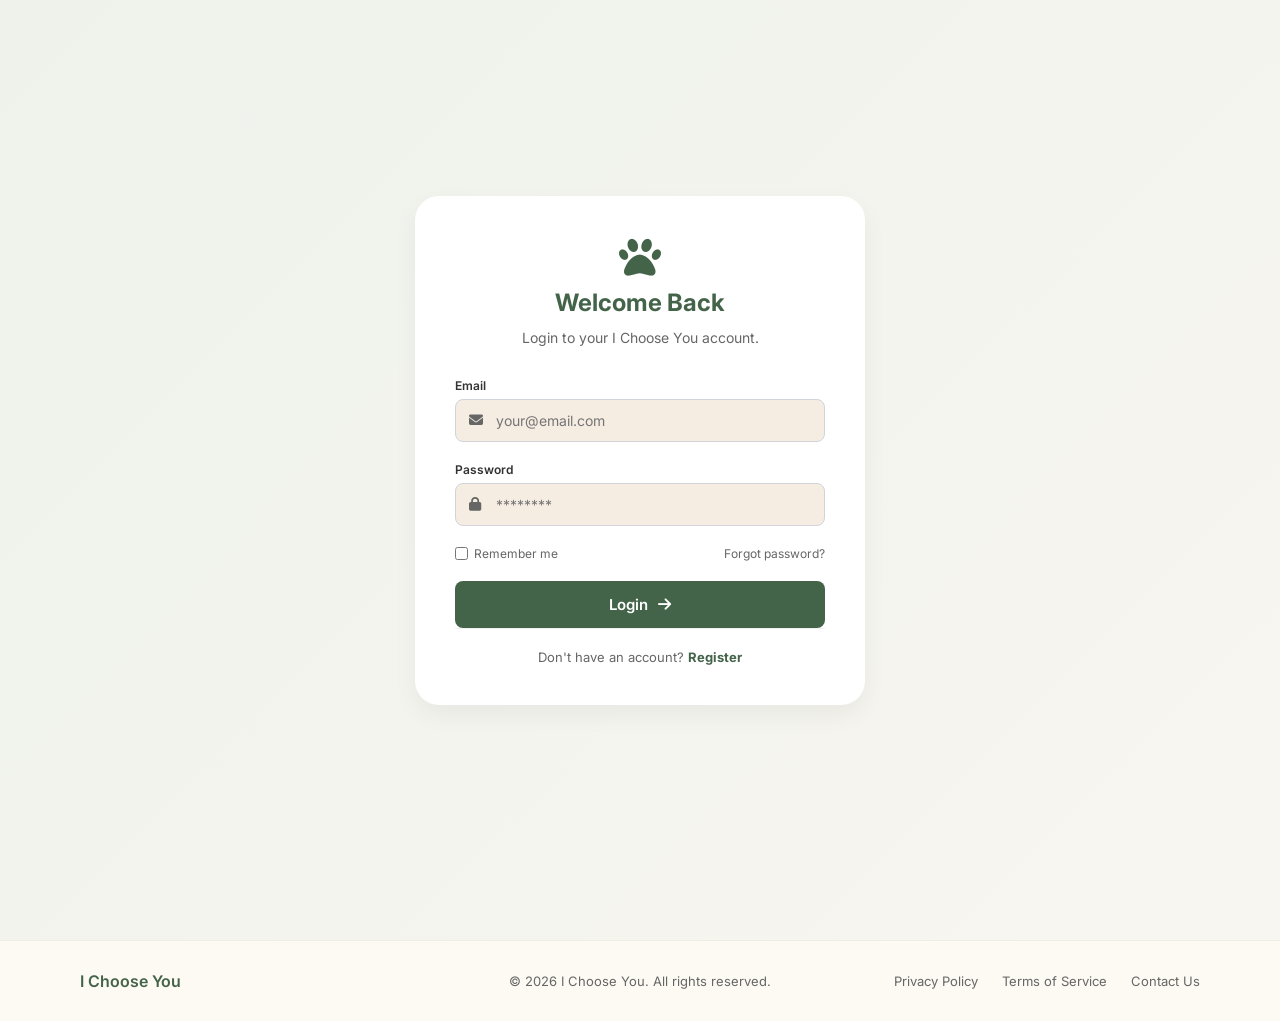
==== commit cb82cfb7: "merge" ====
--- a/index.html
+++ b/index.html
@@ -33,7 +33,7 @@
                     <label for="password">Password</label>
                     <div class="input-wrapper">
                         <i class="fa-solid fa-lock icon"></i>
-                        <input type="password" id="password" placeholder="••••••••">
+                        <input type="password" id="password" placeholder="********">
                     </div>
                     <small class="error-message"></small>
                 </div>
@@ -74,4 +74,4 @@
     </footer>
     <script src="js/login.js"></script>
 </body>
-</html>+</html>
--- a/style.css
+++ b/style.css
@@ -1128,6 +1128,12 @@
     position: relative;
     max-height: 90%;
     overflow-y: auto;
+    scrollbar-width: none;
+    -ms-overflow-style:none;
+}
+
+.modal-content::webkit-scrollbar{
+    display:none;
 }
 
 .modal-header {
